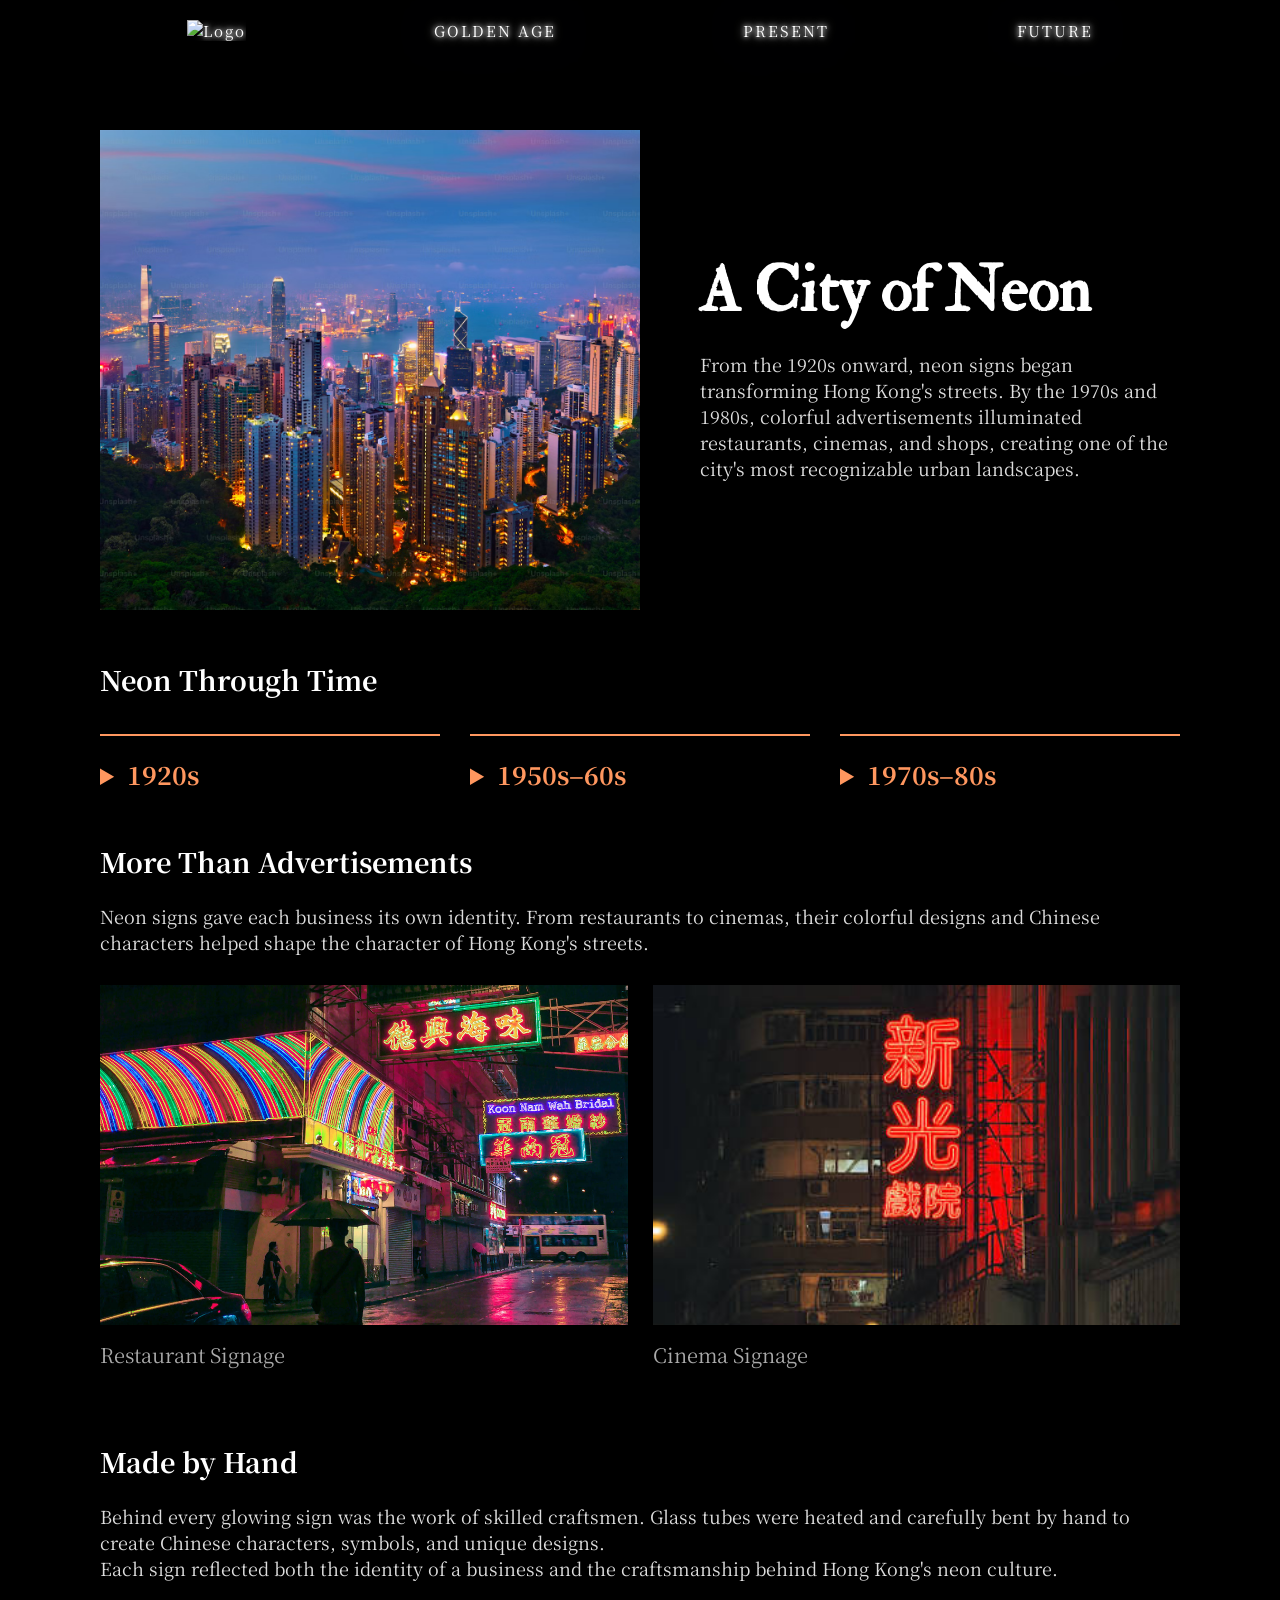
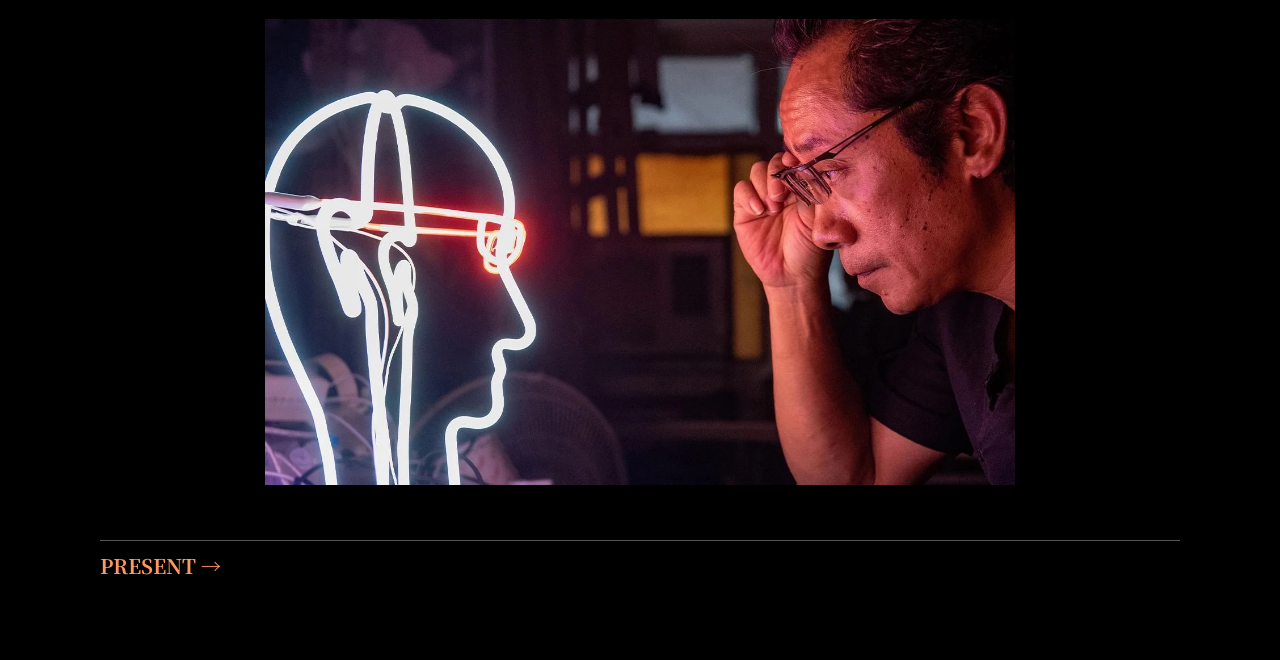
==== age.html @ b9801964 "initiate published" ====
<!doctype html>
<html lang="en">
  <head>
    <meta charset="UTF-8" />
    <meta name="viewport" content="width=device-width, initial-scale=1.0" />
    <title>Hong Kong Neon</title>
    <link rel="preconnect" href="https://fonts.googleapis.com" />
    <link rel="preconnect" href="https://fonts.gstatic.com" crossorigin />
    <link
      href="https://fonts.googleapis.com/css2?family=Cactus+Classical+Serif&family=Noto+Serif+TC:wght@200..900&family=Tapestry&family=Uncial+Antiqua&display=swap"
      rel="stylesheet"
    />
    <link
      href="https://fonts.googleapis.com/css2?family=Cactus+Classical+Serif&family=IM+Fell+Double+Pica:ital@0;1&family=Noto+Serif+TC:wght@200..900&family=Tapestry&family=Uncial+Antiqua&display=swap"
      rel="stylesheet"
    />
    <link rel="stylesheet" href="css/style.css" />
    <link rel="stylesheet" href="css/style-age.css" />
    <!--Font Awesome icons for the hambuger menu-->
    <link
      rel="stylesheet"
      href="https://cdnjs.cloudflare.com/ajax/libs/font-awesome/4.7.0/css/font-awesome.min.css"
    />
  </head>
  <body>
    <header>
      <nav class="mobile-nav">
        <a class="menu-item logo-box" href="index.html">
          <img class="logo" src="img/icon.jpeg" alt="Logo" />
        </a>
        <i class="fa fa-bars" onclick="openNav()"></i
        ><!--the Font Awesome hambuger icon with the JS function that will make the burger work-->
      </nav>
      <nav class="menu desktop-nav">
        <a class="logo-link menu-item" href="index.html">
          <img class="logo" src="https://picsum.photos/25/25" alt="Logo" />
        </a>
        <a class="menu-item" href="age.html">GOLDEN AGE</a>
        <a class="menu-item" href="present.html">PRESENT</a>
        <a class="menu-item" href="future.html">FUTURE</a>
      </nav>
    </header>
     
<main>
  <div class="container" id="age-page">

    <section class="age-intro">

        <img class="intro-image" src="img/age.jpeg"
             alt="Hong Kong street filled with neon signs">

        <div>

            <h1 class="intro-title">A City of Neon</h1>

            <p class="intro-text">
                From the 1920s onward, neon signs began
                transforming Hong Kong's streets. By the
                1970s and 1980s, colorful advertisements
                illuminated restaurants, cinemas, and
                shops, creating one of the city's most
                recognizable urban landscapes.
            </p>
        </div>

    </section>

<section class="history">

    <h2>Neon Through Time</h2>

    <div class="timeline">

        <details>
            <summary>1920s</summary>
            <h3 class="timeline-title">The Arrival</h3>
            <img class="timeline-image" src="img/hk1920s.jpg" alt="Early Hong Kong street">
            <p class="timeline-text"> 
                Neon signs first appeared in Hong Kong,
                introducing a new way for businesses
                to advertise.
            </p>
        </details>

        <details>
            <summary>1950s–60s</summary>
            <h3 class="timeline-title">The Expansion</h3>
            <img class="timeline-image" src="img/hk1950s.jpeg" alt="Hong Kong neon advertisements">
            <p class="timeline-text">
                Restaurants, cinemas, and shops
                increasingly used neon signs to
                attract customers.
            </p>
        </details>

        <details>
            <summary>1970s–80s</summary>
            <h3 class="timeline-title">The Heyday</h3>
            <img class="timeline-image" src="img/hk1970s.jpeg" alt="Hong Kong neon street at night">
            <p class="timeline-text">
                Elaborate neon signs filled commercial
                streets, becoming an important part
                of Hong Kong's visual identity.
            </p>
        </details>

    </div>

</section>

    <section class="signs">

        <h2>More Than Advertisements</h2>

        <p class="signs-text">
            Neon signs gave each business its own identity.
            From restaurants to cinemas, their colorful
            designs and Chinese characters helped shape
            the character of Hong Kong's streets.
        </p>

        <div class="gallery">

            <figure>
                <img id="rest" src="img/restaurant.jpg"
                     alt="Traditional restaurant neon sign">
                <figcaption>Restaurant Signage</figcaption>
            </figure>

            <figure>
                <img id="cinema" src="img/cinema.jpeg"
                     alt="Traditional cinema neon sign">
                <figcaption>Cinema Signage</figcaption>
            </figure>
        </div>

    </section>

    <section class="craft">

        <div>
            <h2>Made by Hand</h2>

            <p class="craft-text">
                Behind every glowing sign was the work
                of skilled craftsmen. Glass tubes were
                heated and carefully bent by hand to
                create Chinese characters, symbols,
                and unique designs.<br>
                Each sign reflected both the identity
                of a business and the craftsmanship
                behind Hong Kong's neon culture.
            </p>
        </div>
        <div>
        <img id="craft-img" src="img/craft.jpeg"
             alt="Craftsman bending glass tubes">
        </div>
    </section>

    <div class="next">
        <a class="present-link" href="present.html">PRESENT &rarr;</a>
    </div>
  </div>
</main>



    <!--The offscreen nav that opens when you click the hamburger menu-->
    <div id="mySidenav" class="sidenav">
      <a href="javascript:void(0)" class="closebtn" onclick="closeNav()"
        >&times;</a
      >
      <a href="age.html">GOLDEN AGE</a>
      <a href="present.html">PRESENT</a>
      <a href="future.html">FUTURE</a>
    </div>

    <!--The JavaScript that will open and close the hamburger menu. You must put this code at the bottom of EVERY HTML file, just about the closing body tag!-->
    <script>
      function openNav() {
        document.getElementById("mySidenav").style.width = "250px";
        document.body.style.backgroundColor = "rgba(0,0,0,0.4)";
      }

      function closeNav() {
        document.getElementById("mySidenav").style.width = "0";
        document.body.style.backgroundColor = "black";
      }
    </script>
  </body>
</html>
---- css/style.css ----
* {
    box-sizing: border-box;
}

img, iframe {
    max-width: 100%;
    height: auto;
}

body {
    background-color: #000;
    color: #fff;
    font-family:"Noto Serif TC", serif;
    margin: 0;
}

/* mobile-nav */

header {
    backdrop-filter: blur(8px);
    background: rgba(0, 0, 0, 0.4);
    padding: 10px;
    position: fixed;
    left: 0;
    width: 100%;
    top: 0;
    z-index: 2;
}

.mobile-nav {
    display: flex;
    align-items: center;
    justify-content: space-between;
    margin: 0 10px;
}

.desktop-nav {
    display: none;
}

.logo{
    width: 30px;
    height: auto;
}

/* desktop-nav */

.menu-item {
    color: #fff;
    font-size: 15px;
    letter-spacing: 2px;
    text-shadow:
        0 0 5px #fff,
        0 0 10px #fff,
        0 0 80px #0099ff9b;
    text-decoration: none;
    margin: 10px;
}

.menu-item:hover {
    color: whitesmoke;
}

/* homepage */

#homepage {
    display: flex;
    flex-direction: column;
    justify-content: center;
    align-items: flex-start;

    min-height: 100vh;
    padding: 100px 24px 60px;

    background-image:
        linear-gradient(
            to right,
            rgba(0, 0, 0, 0.75),
            rgba(0, 0, 0, 0.35)
        ),
        url('../img/iconic.gif');
        background-repeat: no-repeat;

    background-size: cover;
    background-position: center;
}

/* title */

.page-title {
    display: flex;
    flex-direction: column;
    gap: 15px;
    margin: 0;

    font-family: "IM Fell Double Pica", serif;
    font-style: normal;
    font-size: 35px;
    font-weight: 700;
    line-height: 1;
    color: #fff;
}

.neon-text {
    font-size: 50px;
    color: transparent;
    -webkit-text-stroke: 1.5px #ff975f;
    text-shadow: 0 0 9px rgba(255, 77, 0);
    animation: neonFlicker 5s infinite;
}


/* description */

.description {
    max-width: 310px;
    margin: 28px 28px 0 0;
    color: #E2E2E2;
    font-size: 14px;
    line-height: 1.6;
}

/* explore button */

.begin-button {
    margin: 28px 28px 0 0;
    display: inline-block;
    color: #fff;
    font-size: 14px;
    font-weight: 700;
    text-decoration: none;
    border-bottom: 1px solid #fff;
    padding-bottom: 6px;
}

.begin-button:hover {
    color: #fff;
}


/* hamburger menu */

.sidenav {
    height: 100%;
    width: 0;
    position: fixed;
    z-index: 3;
    top: 0;
    left: 0;
    background-color: #111;
    overflow-x: hidden;
    transition: 0.5s;
    padding-top: 60px;
}

.sidenav a {
    padding: 8px 8px 8px 32px;
    text-decoration: none;
    font-size: 20px;
    color: #818181;
    display: block;
    transition: 0.3s;
}

.sidenav a:hover {
    color: #f1f1f1;
}

.sidenav .closebtn {
    position: absolute;
    top: 0;
    right: 20px;
    font-size: 30px;
    margin-left: 20px;
}

/* neon animation */

@keyframes neonFlicker {
    0% {
        opacity: 1;
    }

    45% {
        opacity: 1;
    }

    46% {
        opacity: 0.5;
    }

    48% {
        opacity: 0.9;
    }

    50% {
        opacity: 0.3;
    }

    52% {
        opacity: 1;
    }

    100% {
        opacity: 1;
    }
}

@media (prefers-reduced-motion: reduce) {
    .neon-text {
        animation: none;
    }
}


/* desktop */

@media screen and (min-width: 1080px) {

    .mobile-nav {
        display: none;
    }
    
    #homepage {
       align-items: center;
       justify-content: center;
    }


    .desktop-nav {
        display: flex;
        align-items: center;
        justify-content: space-evenly;
    }

    .page-title {
        display: flex;
    flex-direction: column;
            align-items: center;
       justify-content: center;
    gap: 30px;
        font-size: 75px;
        font-weight: 700;
    line-height: 1;
    color: #fff;
    }

    .neon-text {
    font-size: 100px;
    color: transparent;
    -webkit-text-stroke: 1.5px #ff975f;
    text-shadow: 0 0 12px rgba(255, 77, 0);
    animation: neonFlicker 6s infinite;
}

    .description {
        font-size: 25px;
        margin: 50px 0 50px 40px;
        max-width: 40%;
    }

    .begin-button {
        font-size: 20px;
        margin: 28px 28px 0 15px;
    }
}
---- css/style-age.css ----
#age-page {
    max-width: 1200px;
    margin: auto;
    padding: 100px 24px 30px;
    font-size: 15px;
}

/* Introduction */

.age-intro {
    display: flex;
    flex-direction: column;
    gap: 30px;
    margin-bottom: 50px;
}

.intro-image{
    width: 100%;
    height: 260px;
    object-fit: cover;
}

.intro-title {
    font-family: "IM Fell Double Pica", serif;
    font-size: 44px;
    margin: 10px 0 20px;
}

.intro-text{
    color: #ddd;
}



.history {
    margin-bottom: 50px;
}

.timeline {
    display: flex;
    flex-direction: column;
    gap: 25px;
    margin-top: 35px;
}

details {
    border-left: 2px solid #ff975f;
    padding-left: 20px;
}

summary {
    cursor: pointer;
    color: #ff975f;
    font-size: 25px;
    font-weight: bold;
}

.timeline-title {
    font-size: 20px;
    margin: 20px 0 15px;
}

.timeline-image {
    width: 100%;
    height: 200px;
    object-fit: cover;
}

.timeline-text {
    font-size: 15px;
    line-height: 1.6;
    color: #ddd;
}


/* Neon Signs */

.signs {
    margin-bottom: 50px;
}

.signs-text {
    max-width: 650px;
    color: #ddd;
    margin-bottom: 30px;
}

.gallery {
    display: flex;
    flex-direction: column;
    gap: 25px;
}

.gallery figure {
    margin: 0;
}

.gallery img {
    width: 100%;
    height: 260px;
}

.gallery figcaption {
    font-size: 10px;
    color: #aaa;
    margin-top: 10px;
}

#rest {
    object-fit: cover; /* Crops the photo to fill the available space. */
    object-position: 70% 30%; /* Adjusts which part of the photo is visible. */
}

#cinema {
    object-fit: cover; /* Crops the photo to fill the available space. */
    object-position: top;
}

/* Craft */

.craft {
    display: flex;
    flex-direction: column;
    gap: 20px;
    margin-bottom: 50px;
}


.craft-text {
    color: #ddd;
}

#craft-img {
    width: 100%;
    max-width: 500px;
    height: auto;
    object-fit: cover; /* Crops the photo to fill the available space. */
    object-position: center;
}

.next {
    margin-top: 15px;
    border-top: 1px solid #555;
    padding-top: 10px;
}

.present-link {
    color: #ff975f;
    font-size: 20px;
    font-weight: bold;
    text-decoration: none;
}

.present-link:hover {
    color: #fff;
}


/* Desktop */

@media screen and (min-width: 1080px) {

    #age-page {
        padding: 130px 60px 80px;
        font-size: 18px;
    }

    .age-intro {
        flex-direction: row;
        align-items: center;
        gap: 60px;
    }

    .intro-image {
        width: 50%;
        height: 480px;
    }

    .intro-text {
        flex: 1;
    }

    .intro-title {
        font-size: 64px;
    }


.timeline {
    flex-direction: row;
    gap: 30px;
}

details {
    flex: 1;
    min-width: 0;
    border-left: none;
    border-top: 2px solid #ff975f;
    padding: 20px 0 0;
}

.timeline-image {
    height: 220px;
}

    /* Neon Signs */

    .gallery {
        flex-direction: row;
    }

    .gallery figure {
        flex: 1;
        min-width: 0;
    }

    .gallery img {
        height: 340px;
    }

    /* Craft */

    .craft {
        flex-direction: column;
        align-items: center;
        gap: 20px;
    }

    #craft-img {
    width: 100%;
    max-width: 750px;
    height: auto;
    object-fit: cover; /* Crops the photo to fill the available space. */
    object-position: center;
}
.next {
    margin-top: 40px;
}
    .present-link {
    padding-top: 15px;
    font-size: 20px;
}

.gallery figcaption {
    font-size: 20px;
}

.signs-text {
    max-width: 100%;
}
    
}
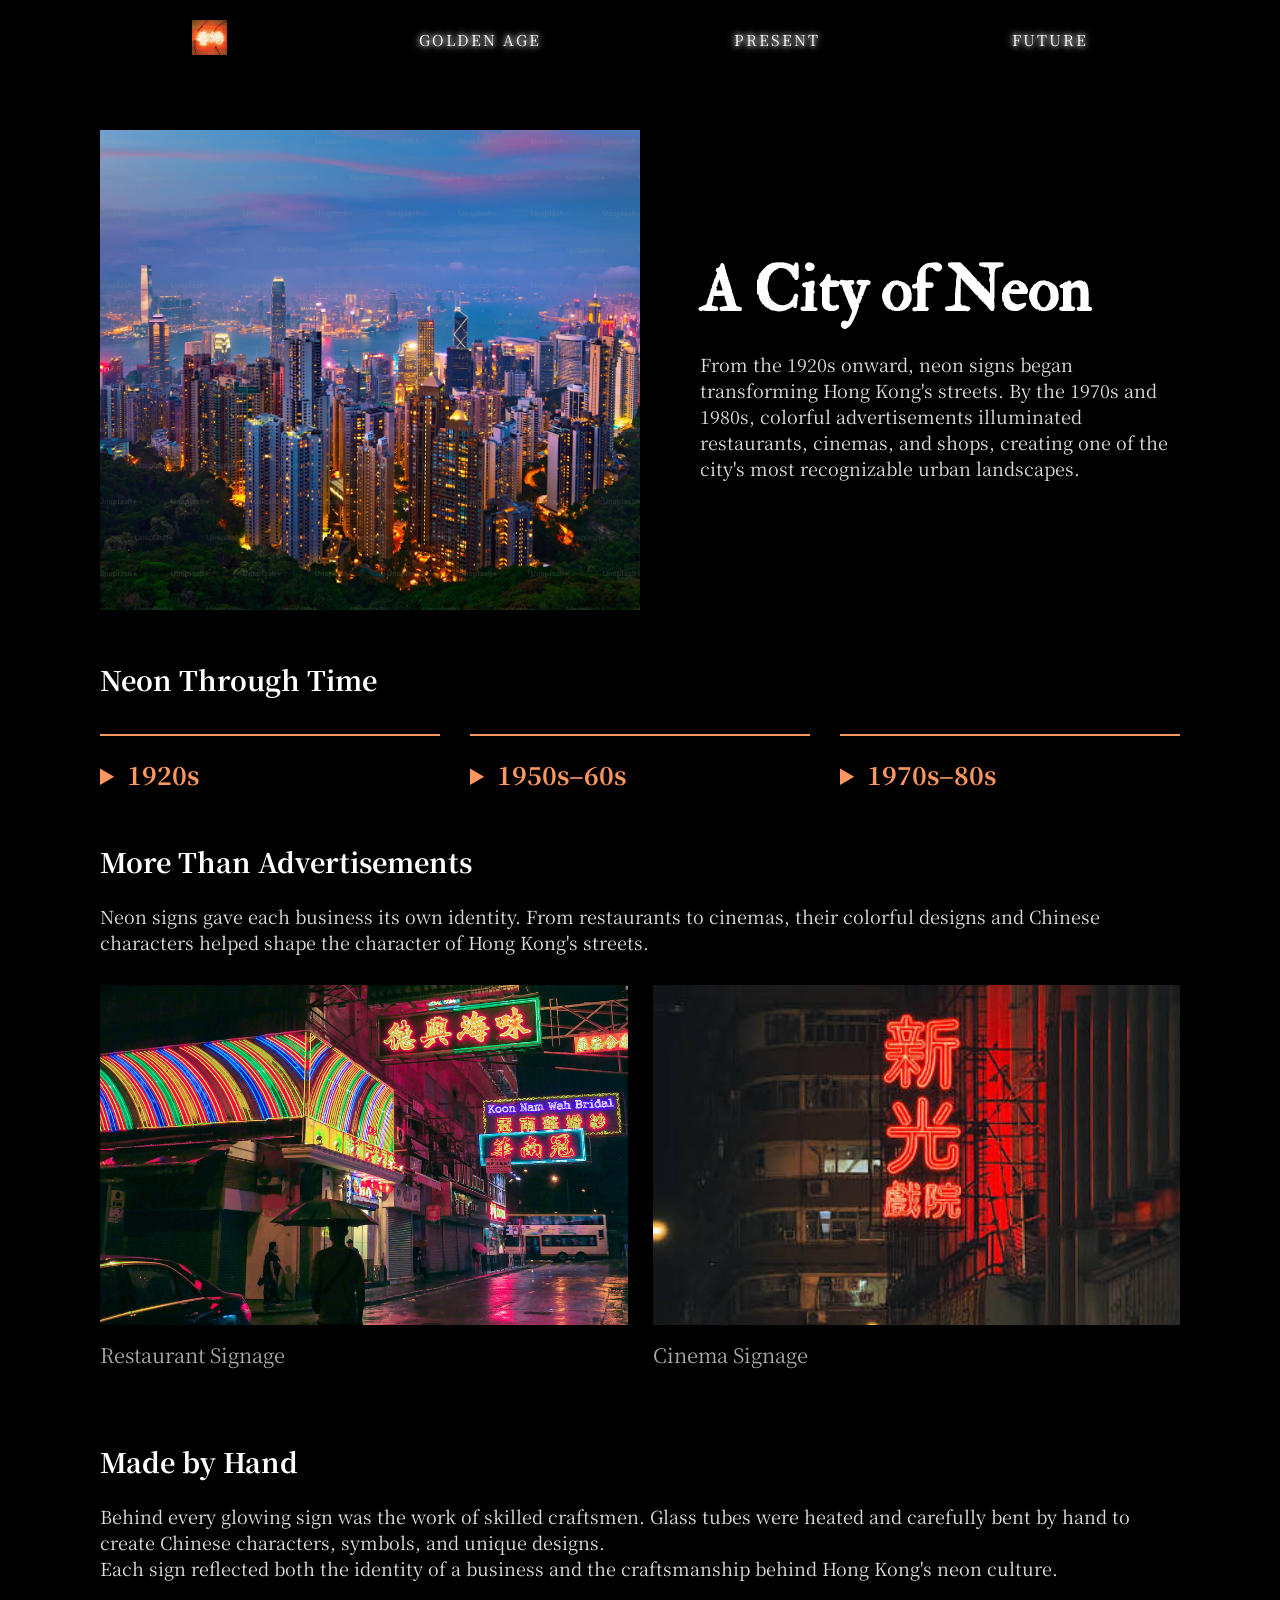
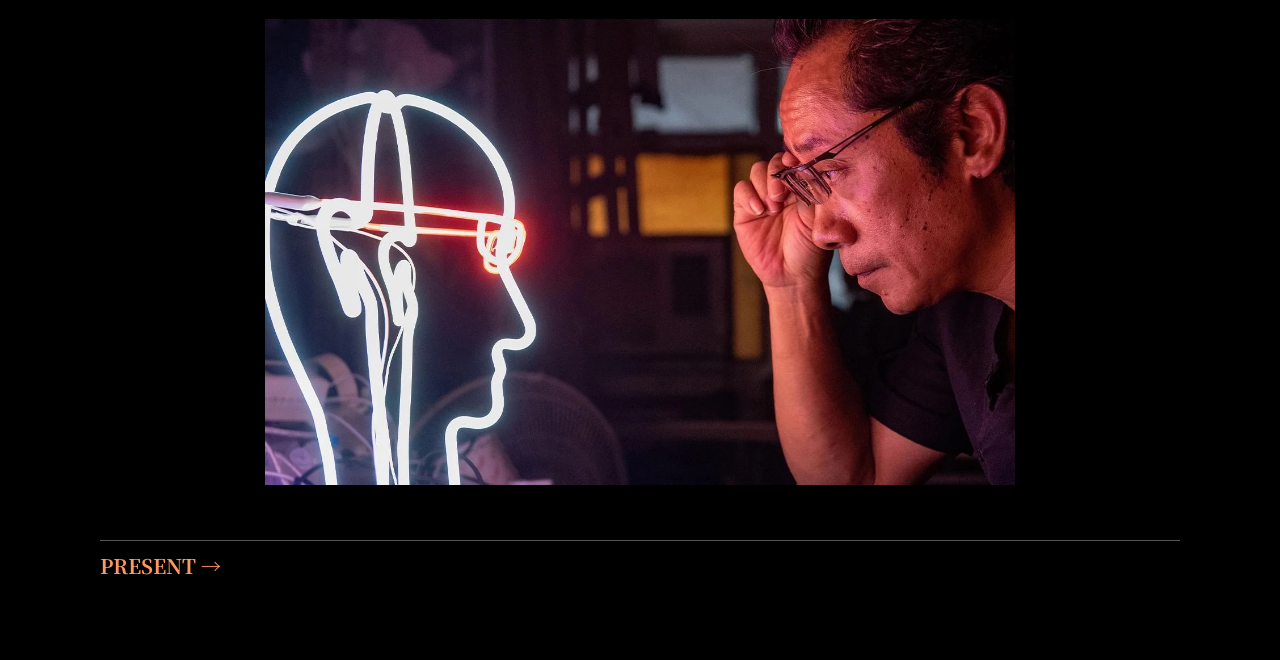
==== commit c02fa3a9: "Fixed icon issue; changed font size of neon-text." ====
--- a/age.html
+++ b/age.html
@@ -33,138 +33,139 @@
       </nav>
       <nav class="menu desktop-nav">
         <a class="logo-link menu-item" href="index.html">
-          <img class="logo" src="https://picsum.photos/25/25" alt="Logo" />
+          <img class="logo" src="img/icon.jpeg" alt="Logo" />
         </a>
         <a class="menu-item" href="age.html">GOLDEN AGE</a>
         <a class="menu-item" href="present.html">PRESENT</a>
         <a class="menu-item" href="future.html">FUTURE</a>
       </nav>
     </header>
-     
-<main>
-  <div class="container" id="age-page">
 
-    <section class="age-intro">
+    <main>
+      <div class="container" id="age-page">
+        <section class="age-intro">
+          <img
+            class="intro-image"
+            src="img/age.jpeg"
+            alt="Hong Kong street filled with neon signs"
+          />
 
-        <img class="intro-image" src="img/age.jpeg"
-             alt="Hong Kong street filled with neon signs">
-
-        <div>
-
+          <div>
             <h1 class="intro-title">A City of Neon</h1>
 
             <p class="intro-text">
-                From the 1920s onward, neon signs began
-                transforming Hong Kong's streets. By the
-                1970s and 1980s, colorful advertisements
-                illuminated restaurants, cinemas, and
-                shops, creating one of the city's most
-                recognizable urban landscapes.
+              From the 1920s onward, neon signs began transforming Hong Kong's
+              streets. By the 1970s and 1980s, colorful advertisements
+              illuminated restaurants, cinemas, and shops, creating one of the
+              city's most recognizable urban landscapes.
             </p>
-        </div>
+          </div>
+        </section>
 
-    </section>
+        <section class="history">
+          <h2>Neon Through Time</h2>
 
-<section class="history">
+          <div class="timeline">
+            <details>
+              <summary>1920s</summary>
+              <h3 class="timeline-title">The Arrival</h3>
+              <img
+                class="timeline-image"
+                src="img/hk1920s.jpg"
+                alt="Early Hong Kong street"
+              />
+              <p class="timeline-text">
+                Neon signs first appeared in Hong Kong, introducing a new way
+                for businesses to advertise.
+              </p>
+            </details>
 
-    <h2>Neon Through Time</h2>
+            <details>
+              <summary>1950s–60s</summary>
+              <h3 class="timeline-title">The Expansion</h3>
+              <img
+                class="timeline-image"
+                src="img/hk1950s.jpeg"
+                alt="Hong Kong neon advertisements"
+              />
+              <p class="timeline-text">
+                Restaurants, cinemas, and shops increasingly used neon signs to
+                attract customers.
+              </p>
+            </details>
 
-    <div class="timeline">
+            <details>
+              <summary>1970s–80s</summary>
+              <h3 class="timeline-title">The Heyday</h3>
+              <img
+                class="timeline-image"
+                src="img/hk1970s.jpeg"
+                alt="Hong Kong neon street at night"
+              />
+              <p class="timeline-text">
+                Elaborate neon signs filled commercial streets, becoming an
+                important part of Hong Kong's visual identity.
+              </p>
+            </details>
+          </div>
+        </section>
 
-        <details>
-            <summary>1920s</summary>
-            <h3 class="timeline-title">The Arrival</h3>
-            <img class="timeline-image" src="img/hk1920s.jpg" alt="Early Hong Kong street">
-            <p class="timeline-text"> 
-                Neon signs first appeared in Hong Kong,
-                introducing a new way for businesses
-                to advertise.
-            </p>
-        </details>
+        <section class="signs">
+          <h2>More Than Advertisements</h2>
 
-        <details>
-            <summary>1950s–60s</summary>
-            <h3 class="timeline-title">The Expansion</h3>
-            <img class="timeline-image" src="img/hk1950s.jpeg" alt="Hong Kong neon advertisements">
-            <p class="timeline-text">
-                Restaurants, cinemas, and shops
-                increasingly used neon signs to
-                attract customers.
-            </p>
-        </details>
+          <p class="signs-text">
+            Neon signs gave each business its own identity. From restaurants to
+            cinemas, their colorful designs and Chinese characters helped shape
+            the character of Hong Kong's streets.
+          </p>
 
-        <details>
-            <summary>1970s–80s</summary>
-            <h3 class="timeline-title">The Heyday</h3>
-            <img class="timeline-image" src="img/hk1970s.jpeg" alt="Hong Kong neon street at night">
-            <p class="timeline-text">
-                Elaborate neon signs filled commercial
-                streets, becoming an important part
-                of Hong Kong's visual identity.
-            </p>
-        </details>
-
-    </div>
-
-</section>
-
-    <section class="signs">
-
-        <h2>More Than Advertisements</h2>
-
-        <p class="signs-text">
-            Neon signs gave each business its own identity.
-            From restaurants to cinemas, their colorful
-            designs and Chinese characters helped shape
-            the character of Hong Kong's streets.
-        </p>
-
-        <div class="gallery">
-
+          <div class="gallery">
             <figure>
-                <img id="rest" src="img/restaurant.jpg"
-                     alt="Traditional restaurant neon sign">
-                <figcaption>Restaurant Signage</figcaption>
+              <img
+                id="rest"
+                src="img/restaurant.jpg"
+                alt="Traditional restaurant neon sign"
+              />
+              <figcaption>Restaurant Signage</figcaption>
             </figure>
 
             <figure>
-                <img id="cinema" src="img/cinema.jpeg"
-                     alt="Traditional cinema neon sign">
-                <figcaption>Cinema Signage</figcaption>
+              <img
+                id="cinema"
+                src="img/cinema.jpeg"
+                alt="Traditional cinema neon sign"
+              />
+              <figcaption>Cinema Signage</figcaption>
             </figure>
-        </div>
+          </div>
+        </section>
 
-    </section>
-
-    <section class="craft">
-
-        <div>
+        <section class="craft">
+          <div>
             <h2>Made by Hand</h2>
 
             <p class="craft-text">
-                Behind every glowing sign was the work
-                of skilled craftsmen. Glass tubes were
-                heated and carefully bent by hand to
-                create Chinese characters, symbols,
-                and unique designs.<br>
-                Each sign reflected both the identity
-                of a business and the craftsmanship
-                behind Hong Kong's neon culture.
+              Behind every glowing sign was the work of skilled craftsmen. Glass
+              tubes were heated and carefully bent by hand to create Chinese
+              characters, symbols, and unique designs.<br />
+              Each sign reflected both the identity of a business and the
+              craftsmanship behind Hong Kong's neon culture.
             </p>
+          </div>
+          <div>
+            <img
+              id="craft-img"
+              src="img/craft.jpeg"
+              alt="Craftsman bending glass tubes"
+            />
+          </div>
+        </section>
+
+        <div class="next">
+          <a class="present-link" href="present.html">PRESENT &rarr;</a>
         </div>
-        <div>
-        <img id="craft-img" src="img/craft.jpeg"
-             alt="Craftsman bending glass tubes">
-        </div>
-    </section>
-
-    <div class="next">
-        <a class="present-link" href="present.html">PRESENT &rarr;</a>
-    </div>
-  </div>
-</main>
-
-
+      </div>
+    </main>
 
     <!--The offscreen nav that opens when you click the hamburger menu-->
     <div id="mySidenav" class="sidenav">
--- a/css/style.css
+++ b/css/style.css
@@ -1,266 +1,263 @@
 * {
-    box-sizing: border-box;
-}
-
-img, iframe {
-    max-width: 100%;
+  box-sizing: border-box;
+}
+
+img,
+iframe {
+  max-width: 100%;
+  height: auto;
+}
+
+body {
+  background-color: #000;
+  color: #fff;
+  font-family: "Noto Serif TC", serif;
+  margin: 0;
+}
+
+/* mobile-nav */
+
+header {
+  backdrop-filter: blur(8px);
+  background: rgba(0, 0, 0, 0.4);
+  padding: 10px;
+  position: fixed;
+  left: 0;
+  width: 100%;
+  top: 0;
+  z-index: 2;
+}
+
+.mobile-nav {
+  display: flex;
+  align-items: center;
+  justify-content: space-between;
+  margin: 0 10px;
+}
+
+.desktop-nav {
+  display: none;
+}
+
+.logo {
+  width: 30px;
+  height: auto;
+}
+
+/* desktop-nav */
+
+.menu-item {
+  color: #fff;
+  font-size: 15px;
+  letter-spacing: 2px;
+  text-shadow:
+    0 0 5px #fff,
+    0 0 10px #fff,
+    0 0 80px #0099ff9b;
+  text-decoration: none;
+  margin: 10px;
+}
+
+.menu-item:hover {
+  color: whitesmoke;
+}
+
+/* homepage */
+
+#homepage {
+  display: flex;
+  flex-direction: column;
+  justify-content: center;
+  align-items: flex-start;
+
+  min-height: 100vh;
+  padding: 100px 24px 60px;
+
+  background-image:
+    linear-gradient(to right, rgba(0, 0, 0, 0.75), rgba(0, 0, 0, 0.35)),
+    url("../img/iconic.gif");
+  background-repeat: no-repeat;
+
+  background-size: cover;
+  background-position: center;
+}
+
+/* title */
+
+.page-title {
+  display: flex;
+  flex-direction: column;
+  gap: 15px;
+  margin: 0;
+
+  font-family: "IM Fell Double Pica", serif;
+  font-style: normal;
+  font-size: 35px;
+  font-weight: 700;
+  line-height: 1;
+  color: #fff;
+}
+
+.neon-text {
+  font-size: 55px;
+  color: transparent;
+  -webkit-text-stroke: 1.5px #ff975f;
+  text-shadow: 0 0 9px rgba(255, 77, 0);
+  animation: neonFlicker 3.5s infinite;
+}
+
+/* description */
+
+.description {
+  max-width: 310px;
+  margin: 28px 28px 0 0;
+  color: #e2e2e2;
+  font-size: 14px;
+  line-height: 1.6;
+}
+
+/* explore button */
+
+.begin-button {
+  margin: 28px 28px 0 0;
+  display: inline-block;
+  color: #fff;
+  font-size: 14px;
+  font-weight: 700;
+  text-decoration: none;
+  border-bottom: 1px solid #fff;
+  padding-bottom: 6px;
+}
+
+.begin-button:hover {
+  color: #fff;
+}
+
+/* hamburger menu */
+
+.sidenav {
+  height: 100%;
+  width: 0;
+  position: fixed;
+  z-index: 3;
+  top: 0;
+  left: 0;
+  background-color: #111;
+  overflow-x: hidden;
+  transition: 0.5s;
+  padding-top: 60px;
+}
+
+.sidenav a {
+  padding: 8px 8px 8px 32px;
+  text-decoration: none;
+  font-size: 20px;
+  color: #818181;
+  display: block;
+  transition: 0.3s;
+}
+
+.sidenav a:hover {
+  color: #f1f1f1;
+}
+
+.sidenav .closebtn {
+  position: absolute;
+  top: 0;
+  right: 20px;
+  font-size: 30px;
+  margin-left: 20px;
+}
+
+/* neon animation */
+
+@keyframes neonFlicker {
+  0% {
+    opacity: 1;
+  }
+
+  45% {
+    opacity: 1;
+  }
+
+  46% {
+    opacity: 0.5;
+  }
+
+  48% {
+    opacity: 0.9;
+  }
+
+  50% {
+    opacity: 0.3;
+  }
+
+  52% {
+    opacity: 1;
+  }
+
+  100% {
+    opacity: 1;
+  }
+}
+
+@media (prefers-reduced-motion: reduce) {
+  .neon-text {
+    animation: none;
+  }
+}
+
+/* desktop */
+
+@media screen and (min-width: 1080px) {
+  .mobile-nav {
+    display: none;
+  }
+
+  .logo {
+    width: 35px;
     height: auto;
-}
-
-body {
-    background-color: #000;
-    color: #fff;
-    font-family:"Noto Serif TC", serif;
-    margin: 0;
-}
-
-/* mobile-nav */
-
-header {
-    backdrop-filter: blur(8px);
-    background: rgba(0, 0, 0, 0.4);
-    padding: 10px;
-    position: fixed;
-    left: 0;
-    width: 100%;
-    top: 0;
-    z-index: 2;
-}
-
-.mobile-nav {
+  }
+
+  #homepage {
+    align-items: center;
+    justify-content: center;
+  }
+
+  .desktop-nav {
     display: flex;
     align-items: center;
-    justify-content: space-between;
-    margin: 0 10px;
-}
-
-.desktop-nav {
-    display: none;
-}
-
-.logo{
-    width: 30px;
-    height: auto;
-}
-
-/* desktop-nav */
-
-.menu-item {
-    color: #fff;
-    font-size: 15px;
-    letter-spacing: 2px;
-    text-shadow:
-        0 0 5px #fff,
-        0 0 10px #fff,
-        0 0 80px #0099ff9b;
-    text-decoration: none;
-    margin: 10px;
-}
-
-.menu-item:hover {
-    color: whitesmoke;
-}
-
-/* homepage */
-
-#homepage {
+    justify-content: space-evenly;
+  }
+
+  .page-title {
     display: flex;
     flex-direction: column;
+    align-items: center;
     justify-content: center;
-    align-items: flex-start;
-
-    min-height: 100vh;
-    padding: 100px 24px 60px;
-
-    background-image:
-        linear-gradient(
-            to right,
-            rgba(0, 0, 0, 0.75),
-            rgba(0, 0, 0, 0.35)
-        ),
-        url('../img/iconic.gif');
-        background-repeat: no-repeat;
-
-    background-size: cover;
-    background-position: center;
-}
-
-/* title */
-
-.page-title {
-    display: flex;
-    flex-direction: column;
-    gap: 15px;
-    margin: 0;
-
-    font-family: "IM Fell Double Pica", serif;
-    font-style: normal;
-    font-size: 35px;
+    gap: 30px;
+    font-size: 75px;
     font-weight: 700;
     line-height: 1;
     color: #fff;
-}
-
-.neon-text {
-    font-size: 50px;
-    color: transparent;
-    -webkit-text-stroke: 1.5px #ff975f;
-    text-shadow: 0 0 9px rgba(255, 77, 0);
-    animation: neonFlicker 5s infinite;
-}
-
-
-/* description */
-
-.description {
-    max-width: 310px;
-    margin: 28px 28px 0 0;
-    color: #E2E2E2;
-    font-size: 14px;
-    line-height: 1.6;
-}
-
-/* explore button */
-
-.begin-button {
-    margin: 28px 28px 0 0;
-    display: inline-block;
-    color: #fff;
-    font-size: 14px;
-    font-weight: 700;
-    text-decoration: none;
-    border-bottom: 1px solid #fff;
-    padding-bottom: 6px;
-}
-
-.begin-button:hover {
-    color: #fff;
-}
-
-
-/* hamburger menu */
-
-.sidenav {
-    height: 100%;
-    width: 0;
-    position: fixed;
-    z-index: 3;
-    top: 0;
-    left: 0;
-    background-color: #111;
-    overflow-x: hidden;
-    transition: 0.5s;
-    padding-top: 60px;
-}
-
-.sidenav a {
-    padding: 8px 8px 8px 32px;
-    text-decoration: none;
-    font-size: 20px;
-    color: #818181;
-    display: block;
-    transition: 0.3s;
-}
-
-.sidenav a:hover {
-    color: #f1f1f1;
-}
-
-.sidenav .closebtn {
-    position: absolute;
-    top: 0;
-    right: 20px;
-    font-size: 30px;
-    margin-left: 20px;
-}
-
-/* neon animation */
-
-@keyframes neonFlicker {
-    0% {
-        opacity: 1;
-    }
-
-    45% {
-        opacity: 1;
-    }
-
-    46% {
-        opacity: 0.5;
-    }
-
-    48% {
-        opacity: 0.9;
-    }
-
-    50% {
-        opacity: 0.3;
-    }
-
-    52% {
-        opacity: 1;
-    }
-
-    100% {
-        opacity: 1;
-    }
-}
-
-@media (prefers-reduced-motion: reduce) {
-    .neon-text {
-        animation: none;
-    }
-}
-
-
-/* desktop */
-
-@media screen and (min-width: 1080px) {
-
-    .mobile-nav {
-        display: none;
-    }
-    
-    #homepage {
-       align-items: center;
-       justify-content: center;
-    }
-
-
-    .desktop-nav {
-        display: flex;
-        align-items: center;
-        justify-content: space-evenly;
-    }
-
-    .page-title {
-        display: flex;
-    flex-direction: column;
-            align-items: center;
-       justify-content: center;
-    gap: 30px;
-        font-size: 75px;
-        font-weight: 700;
-    line-height: 1;
-    color: #fff;
-    }
-
-    .neon-text {
-    font-size: 100px;
+  }
+
+  .neon-text {
+    font-size: 125px;
     color: transparent;
     -webkit-text-stroke: 1.5px #ff975f;
     text-shadow: 0 0 12px rgba(255, 77, 0);
     animation: neonFlicker 6s infinite;
-}
-
-    .description {
-        font-size: 25px;
-        margin: 50px 0 50px 40px;
-        max-width: 40%;
-    }
-
-    .begin-button {
-        font-size: 20px;
-        margin: 28px 28px 0 15px;
-    }
-}
+  }
+
+  .description {
+    font-size: 25px;
+    margin: 50px 0 50px 40px;
+    max-width: 40%;
+  }
+
+  .begin-button {
+    font-size: 20px;
+    margin: 28px 28px 0 15px;
+  }
+}
--- a/css/style-age.css
+++ b/css/style-age.css
@@ -1,252 +1,243 @@
 #age-page {
-    max-width: 1200px;
-    margin: auto;
-    padding: 100px 24px 30px;
-    font-size: 15px;
+  max-width: 1200px;
+  margin: auto;
+  padding: 100px 24px 30px;
+  font-size: 15px;
 }
 
 /* Introduction */
 
 .age-intro {
-    display: flex;
-    flex-direction: column;
-    gap: 30px;
-    margin-bottom: 50px;
-}
-
-.intro-image{
-    width: 100%;
-    height: 260px;
-    object-fit: cover;
+  display: flex;
+  flex-direction: column;
+  gap: 30px;
+  margin-bottom: 50px;
+}
+
+.intro-image {
+  width: 100%;
+  height: 260px;
+  object-fit: cover;
 }
 
 .intro-title {
-    font-family: "IM Fell Double Pica", serif;
-    font-size: 44px;
-    margin: 10px 0 20px;
-}
-
-.intro-text{
-    color: #ddd;
-}
-
-
+  font-family: "IM Fell Double Pica", serif;
+  font-size: 44px;
+  margin: 10px 0 20px;
+}
+
+.intro-text {
+  color: #ddd;
+}
 
 .history {
-    margin-bottom: 50px;
+  margin-bottom: 50px;
 }
 
 .timeline {
-    display: flex;
-    flex-direction: column;
-    gap: 25px;
-    margin-top: 35px;
+  display: flex;
+  flex-direction: column;
+  gap: 25px;
+  margin-top: 35px;
 }
 
 details {
-    border-left: 2px solid #ff975f;
-    padding-left: 20px;
+  border-left: 2px solid #ff975f;
+  padding-left: 20px;
 }
 
 summary {
-    cursor: pointer;
-    color: #ff975f;
-    font-size: 25px;
-    font-weight: bold;
+  cursor: pointer;
+  color: #ff975f;
+  font-size: 25px;
+  font-weight: bold;
 }
 
 .timeline-title {
-    font-size: 20px;
-    margin: 20px 0 15px;
+  font-size: 20px;
+  margin: 20px 0 15px;
 }
 
 .timeline-image {
-    width: 100%;
-    height: 200px;
-    object-fit: cover;
+  width: 100%;
+  height: 200px;
+  object-fit: cover;
 }
 
 .timeline-text {
-    font-size: 15px;
-    line-height: 1.6;
-    color: #ddd;
-}
-
+  font-size: 15px;
+  line-height: 1.6;
+  color: #ddd;
+}
 
 /* Neon Signs */
 
 .signs {
-    margin-bottom: 50px;
+  margin-bottom: 50px;
 }
 
 .signs-text {
-    max-width: 650px;
-    color: #ddd;
-    margin-bottom: 30px;
+  max-width: 650px;
+  color: #ddd;
+  margin-bottom: 30px;
 }
 
 .gallery {
-    display: flex;
-    flex-direction: column;
-    gap: 25px;
+  display: flex;
+  flex-direction: column;
+  gap: 25px;
 }
 
 .gallery figure {
-    margin: 0;
+  margin: 0;
 }
 
 .gallery img {
-    width: 100%;
-    height: 260px;
+  width: 100%;
+  height: 260px;
 }
 
 .gallery figcaption {
-    font-size: 10px;
-    color: #aaa;
-    margin-top: 10px;
+  font-size: 10px;
+  color: #aaa;
+  margin-top: 10px;
 }
 
 #rest {
-    object-fit: cover; /* Crops the photo to fill the available space. */
-    object-position: 70% 30%; /* Adjusts which part of the photo is visible. */
+  object-fit: cover; /* Crops the photo to fill the available space. */
+  object-position: 70% 30%; /* Adjusts which part of the photo is visible. */
 }
 
 #cinema {
-    object-fit: cover; /* Crops the photo to fill the available space. */
-    object-position: top;
+  object-fit: cover; /* Crops the photo to fill the available space. */
+  object-position: top;
 }
 
 /* Craft */
 
 .craft {
-    display: flex;
-    flex-direction: column;
-    gap: 20px;
-    margin-bottom: 50px;
-}
-
+  display: flex;
+  flex-direction: column;
+  gap: 20px;
+  margin-bottom: 50px;
+}
 
 .craft-text {
-    color: #ddd;
+  color: #ddd;
 }
 
 #craft-img {
-    width: 100%;
-    max-width: 500px;
-    height: auto;
-    object-fit: cover; /* Crops the photo to fill the available space. */
-    object-position: center;
+  width: 100%;
+  max-width: 500px;
+  height: auto;
+  object-fit: cover; /* Crops the photo to fill the available space. */
+  object-position: center;
 }
 
 .next {
-    margin-top: 15px;
-    border-top: 1px solid #555;
-    padding-top: 10px;
+  margin-top: 15px;
+  border-top: 1px solid #555;
+  padding-top: 10px;
 }
 
 .present-link {
-    color: #ff975f;
-    font-size: 20px;
-    font-weight: bold;
-    text-decoration: none;
+  color: #ff975f;
+  font-size: 20px;
+  font-weight: bold;
+  text-decoration: none;
 }
 
 .present-link:hover {
-    color: #fff;
-}
-
+  color: #fff;
+}
 
 /* Desktop */
 
 @media screen and (min-width: 1080px) {
-
-    #age-page {
-        padding: 130px 60px 80px;
-        font-size: 18px;
-    }
-
-    .age-intro {
-        flex-direction: row;
-        align-items: center;
-        gap: 60px;
-    }
-
-    .intro-image {
-        width: 50%;
-        height: 480px;
-    }
-
-    .intro-text {
-        flex: 1;
-    }
-
-    .intro-title {
-        font-size: 64px;
-    }
-
-
-.timeline {
+  #age-page {
+    padding: 130px 60px 80px;
+    font-size: 18px;
+  }
+
+  .age-intro {
+    flex-direction: row;
+    align-items: center;
+    gap: 60px;
+  }
+
+  .intro-image {
+    width: 50%;
+    height: 480px;
+  }
+
+  .intro-text {
+    flex: 1;
+  }
+
+  .intro-title {
+    font-size: 64px;
+  }
+
+  .timeline {
     flex-direction: row;
     gap: 30px;
-}
-
-details {
+  }
+
+  details {
     flex: 1;
     min-width: 0;
     border-left: none;
     border-top: 2px solid #ff975f;
     padding: 20px 0 0;
-}
-
-.timeline-image {
+  }
+
+  .timeline-image {
     height: 220px;
-}
-
-    /* Neon Signs */
-
-    .gallery {
-        flex-direction: row;
-    }
-
-    .gallery figure {
-        flex: 1;
-        min-width: 0;
-    }
-
-    .gallery img {
-        height: 340px;
-    }
-
-    /* Craft */
-
-    .craft {
-        flex-direction: column;
-        align-items: center;
-        gap: 20px;
-    }
-
-    #craft-img {
+  }
+
+  /* Neon Signs */
+
+  .gallery {
+    flex-direction: row;
+  }
+
+  .gallery figure {
+    flex: 1;
+    min-width: 0;
+  }
+
+  .gallery img {
+    height: 340px;
+  }
+
+  /* Craft */
+
+  .craft {
+    flex-direction: column;
+    align-items: center;
+    gap: 20px;
+  }
+
+  #craft-img {
     width: 100%;
     max-width: 750px;
     height: auto;
     object-fit: cover; /* Crops the photo to fill the available space. */
     object-position: center;
-}
-.next {
+  }
+  .next {
     margin-top: 40px;
-}
-    .present-link {
+  }
+  .present-link {
     padding-top: 15px;
     font-size: 20px;
-}
-
-.gallery figcaption {
+  }
+
+  .gallery figcaption {
     font-size: 20px;
-}
-
-.signs-text {
+  }
+
+  .signs-text {
     max-width: 100%;
-}
-    
-}
-
+  }
+}
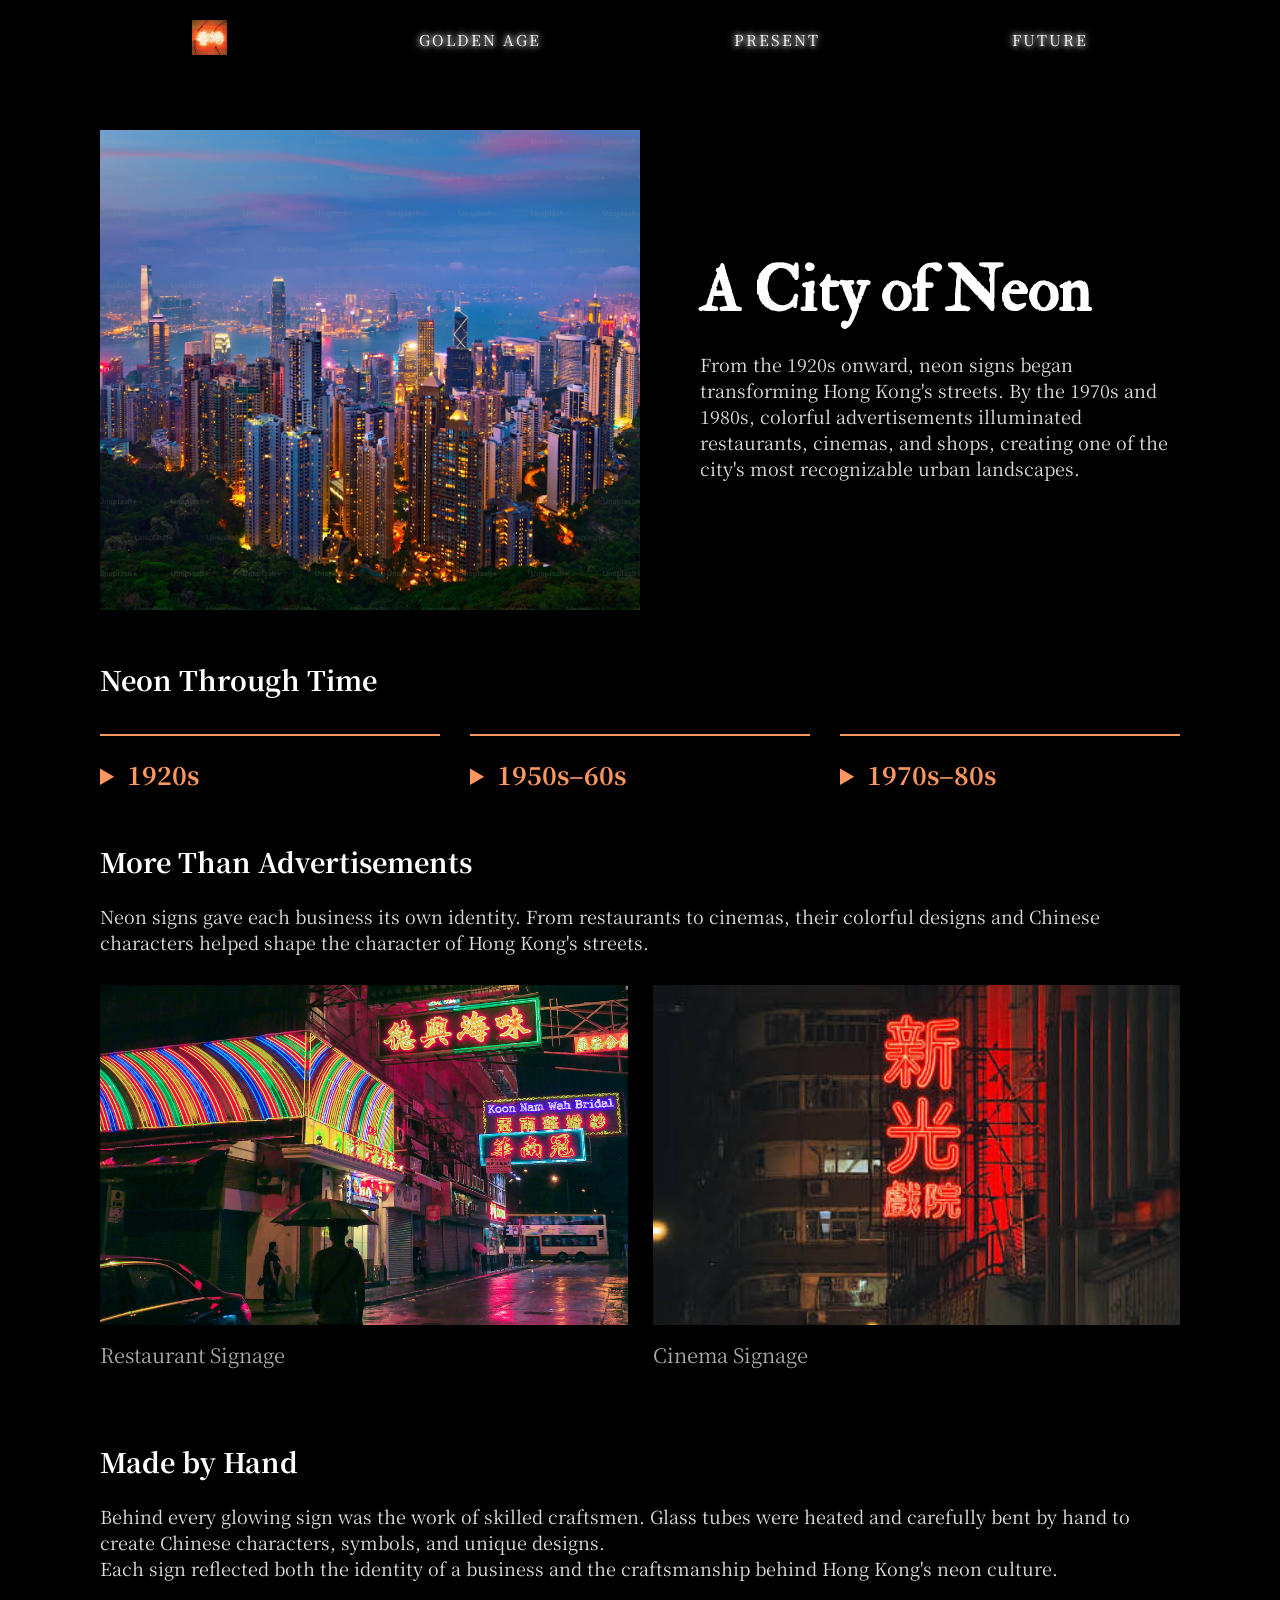
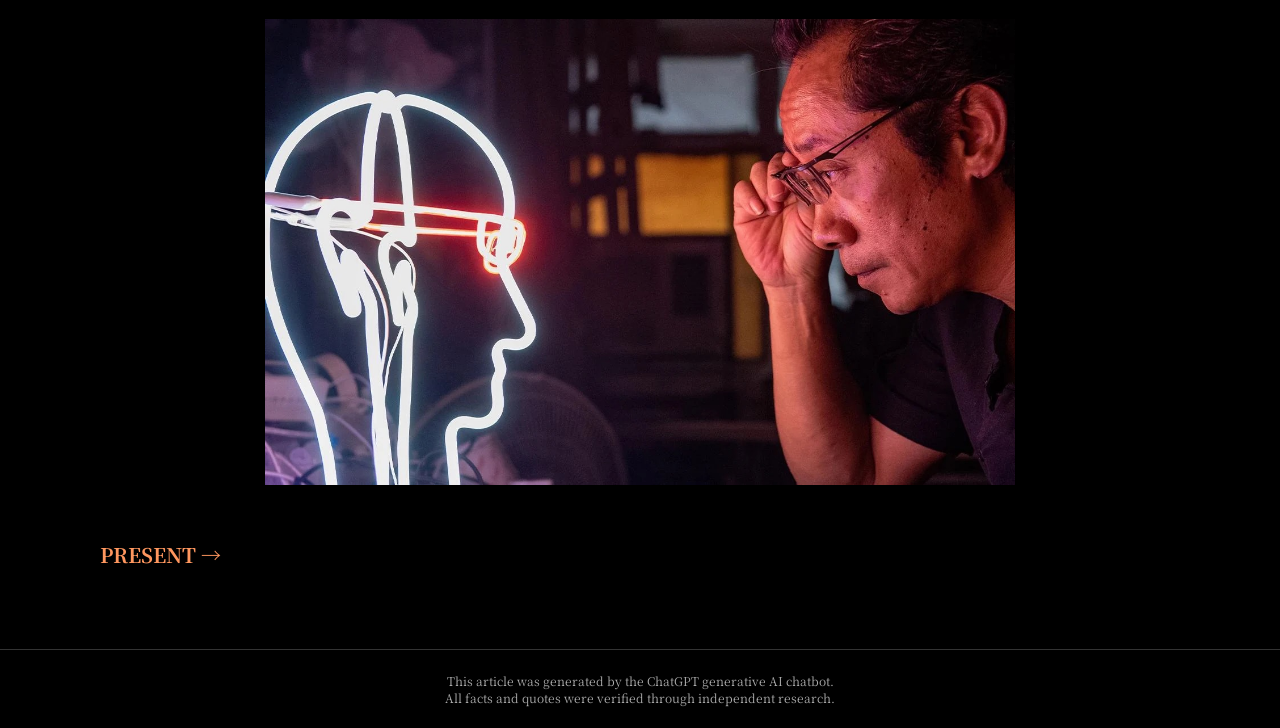
==== commit f80d0f1e: "Declare AI Gen footer" ====
--- a/age.html
+++ b/age.html
@@ -167,6 +167,10 @@
       </div>
     </main>
 
+     <footer>
+      <p>This article was generated by the ChatGPT generative AI chatbot.<br>All facts and quotes were verified through independent research.</p> 
+    </footer>
+
     <!--The offscreen nav that opens when you click the hamburger menu-->
     <div id="mySidenav" class="sidenav">
       <a href="javascript:void(0)" class="closebtn" onclick="closeNav()"
--- a/css/style.css
+++ b/css/style.css
@@ -201,6 +201,17 @@
   }
 }
 
+footer {
+    position: relative;
+    z-index: 1;
+    background-color: rgba(0, 0, 0, 0.85);
+    border-top: 1px solid #333;
+    padding: 10px 10px;
+    text-align: center;
+    color: #aaa;
+    font-size: 12px;
+}
+
 @media (prefers-reduced-motion: reduce) {
   .neon-text {
     animation: none;
--- a/css/style-age.css
+++ b/css/style-age.css
@@ -132,12 +132,6 @@
   height: auto;
   object-fit: cover; /* Crops the photo to fill the available space. */
   object-position: center;
-}
-
-.next {
-  margin-top: 15px;
-  border-top: 1px solid #555;
-  padding-top: 10px;
 }
 
 .present-link {
@@ -225,9 +219,7 @@
     object-fit: cover; /* Crops the photo to fill the available space. */
     object-position: center;
   }
-  .next {
-    margin-top: 40px;
-  }
+  
   .present-link {
     padding-top: 15px;
     font-size: 20px;
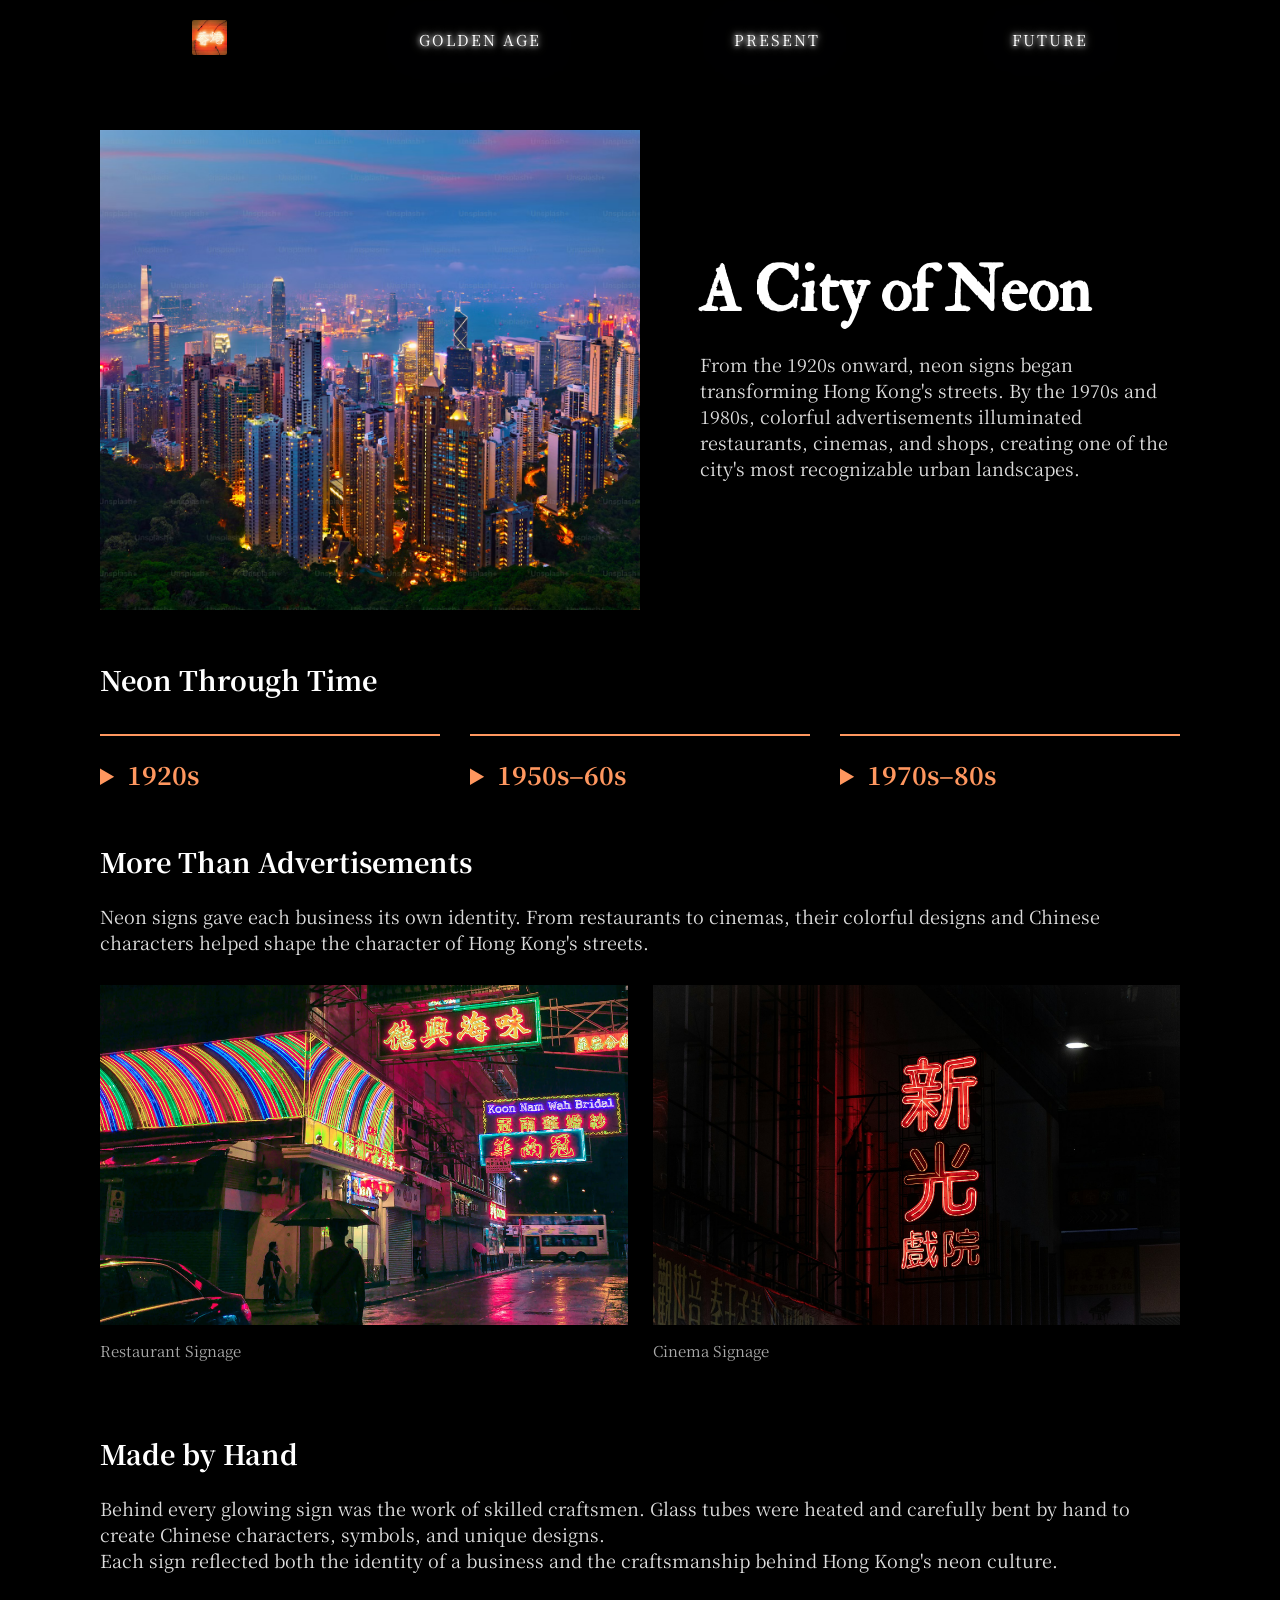
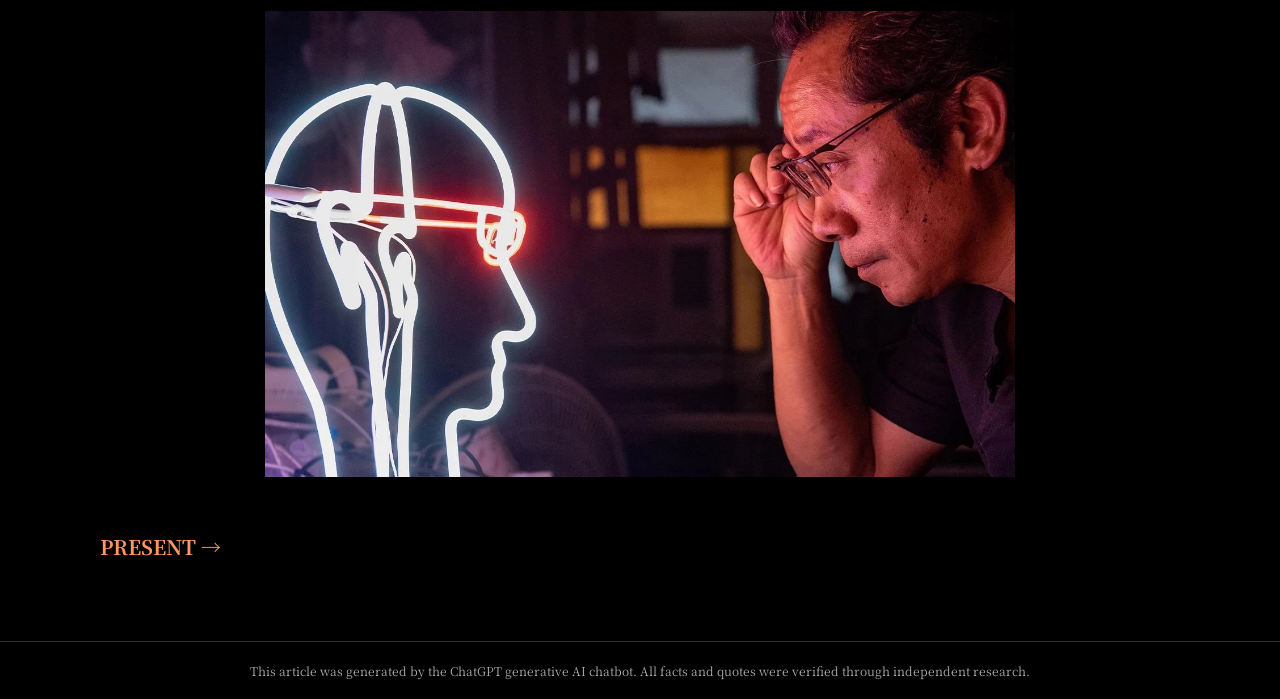
==== commit 61454241: "changed photos; add icon." ====
--- a/age.html
+++ b/age.html
@@ -156,7 +156,7 @@
             <img
               id="craft-img"
               src="img/craft.jpeg"
-              alt="Craftsman bending glass tubes"
+              alt="Craftsman"
             />
           </div>
         </section>
@@ -168,7 +168,9 @@
     </main>
 
      <footer>
-      <p>This article was generated by the ChatGPT generative AI chatbot.<br>All facts and quotes were verified through independent research.</p> 
+      <div class="footer-text">
+      <p>This article was generated by the ChatGPT generative AI chatbot. All facts and quotes were verified through independent research.</p> 
+    </div>
     </footer>
 
     <!--The offscreen nav that opens when you click the hamburger menu-->
--- a/css/style.css
+++ b/css/style.css
@@ -42,6 +42,7 @@
 .logo {
   width: 30px;
   height: auto;
+  border-radius: 2px;
 }
 
 /* desktop-nav */
@@ -206,11 +207,17 @@
     z-index: 1;
     background-color: rgba(0, 0, 0, 0.85);
     border-top: 1px solid #333;
-    padding: 10px 10px;
+    padding: 8px 8px;
     text-align: center;
     color: #aaa;
-    font-size: 12px;
-}
+    font-size: 10px;
+}
+
+.footer-text {
+    max-width: 350px;
+    margin: auto;
+}
+
 
 @media (prefers-reduced-motion: reduce) {
   .neon-text {
@@ -271,4 +278,13 @@
     font-size: 20px;
     margin: 28px 28px 0 15px;
   }
-}
+
+  footer {
+    font-size: 12px;
+}
+.footer-text {
+    max-width: 100%;
+    margin: auto;
+}
+
+}
--- a/css/style-age.css
+++ b/css/style-age.css
@@ -132,6 +132,10 @@
   height: auto;
   object-fit: cover; /* Crops the photo to fill the available space. */
   object-position: center;
+}
+
+.next {
+  margin-top: 25px;
 }
 
 .present-link {
@@ -204,6 +208,10 @@
     height: 340px;
   }
 
+  .gallery figcaption {
+  font-size: 15px;
+}
+
   /* Craft */
 
   .craft {
@@ -225,10 +233,6 @@
     font-size: 20px;
   }
 
-  .gallery figcaption {
-    font-size: 20px;
-  }
-
   .signs-text {
     max-width: 100%;
   }
